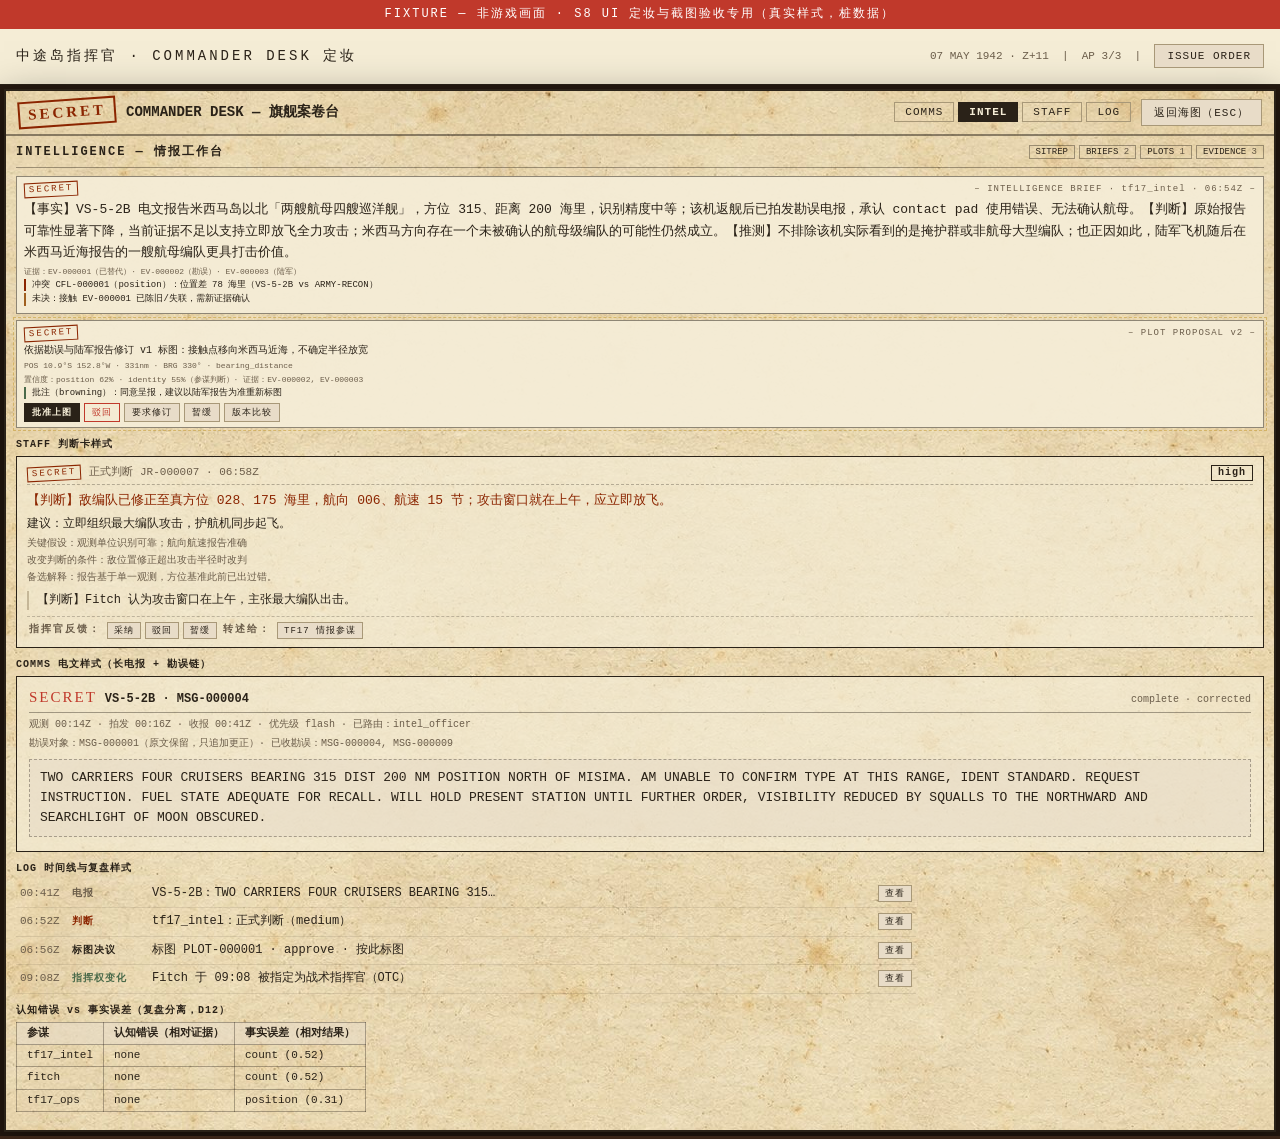
==== static/dev/desk-fixture.html @ 8ee7fd47 "fix: S8 浏览器验证收口——拔除 renderShell↔desk.onSectionChange 无限递归(实况STAFF判断流验证通过)+desk-fixture 定妆页+双分辨率截图" ====
<!DOCTYPE html>
<html lang="zh">
<head>
  <meta charset="utf-8">
  <title>COMMANDER DESK FIXTURE — 非游戏画面</title>
  <link rel="stylesheet" href="/static/css/style.css?v=1780998028">
  <style>
    body { overflow: auto; height: auto; }
    .fixture-banner {
      position: sticky; top: 0; z-index: 99; background: #c0392b; color: #fff;
      font-family: 'Special Elite', monospace; letter-spacing: 2px; font-size: 12px;
      padding: 6px 12px; text-align: center;
    }
    .fixture-topbar { height: 56px; display: flex; align-items: center; justify-content: space-between;
      padding: 0 16px; background: #f5edd6; border-bottom: 1px solid #2a2218; }
  </style>
</head>
<body>
  <div class="fixture-banner">FIXTURE — 非游戏画面 · S8 UI 定妆与截图验收专用（真实样式，桩数据）</div>
  <div class="fixture-topbar">
    <span style="font-family:'Special Elite',monospace;letter-spacing:3px;">中途岛指挥官 · COMMANDER DESK 定妆</span>
    <span style="font-size:11px;color:#6b5d4a;">07 MAY 1942 · Z+11 &nbsp;|&nbsp; AP 3/3 &nbsp;|&nbsp; <button class="btn btn-issue-order">ISSUE ORDER</button></span>
  </div>

  <div id="commander-desk" style="position:static;">
    <div class="desk-panel">
      <header class="desk-head">
        <span class="desk-stamp">SECRET</span>
        <h2 class="desk-title">COMMANDER DESK — 旗舰案卷台</h2>
        <nav class="desk-tabs">
          <button class="desk-tab">COMMS</button>
          <button class="desk-tab active">INTEL</button>
          <button class="desk-tab">STAFF</button>
          <button class="desk-tab">LOG</button>
        </nav>
        <button class="btn" id="desk-close">返回海图（ESC）</button>
      </header>
      <div class="desk-body" id="desk-body">

        <!-- INTEL · BRIEFS（长判断书 + 事实/判断/推测三色 + 未决冲突） -->
        <header class="intel-desk-head">
          <span class="intel-title">INTELLIGENCE — 情报工作台</span>
          <nav class="intel-tabs">
            <button class="intel-tab">SITREP</button>
            <button class="intel-tab active">BRIEFS <span class="intel-count">2</span></button>
            <button class="intel-tab">PLOTS <span class="intel-count">1</span></button>
            <button class="intel-tab">EVIDENCE <span class="intel-count">3</span></button>
          </nav>
        </header>
        <article class="intel-card brief-card">
          <header class="intel-card-head">
            <span class="intel-stamp-word">SECRET</span>
            <span class="intel-card-subtitle">– INTELLIGENCE BRIEF · tf17_intel · 06:54Z –</span>
          </header>
          <div class="intel-card-body">
            <p class="intel-line intel-brief-narrative">【事实】VS-5-2B 电文报告米西马岛以北「两艘航母四艘巡洋舰」，方位 315、距离 200 海里，识别精度中等；该机返舰后已拍发勘误电报，承认 contact pad 使用错误、无法确认航母。【判断】原始报告可靠性显著下降，当前证据不足以支持立即放飞全力攻击；米西马方向存在一个未被确认的航母级编队的可能性仍然成立。【推测】不排除该机实际看到的是掩护群或非航母大型编队；也正因如此，陆军飞机随后在米西马近海报告的一艘航母编队更具打击价值。</p>
            <p class="intel-meta">证据：EV-000001（已替代）· EV-000002（勘误）· EV-000003（陆军）</p>
            <p class="intel-anno intel-anno-object">冲突 CFL-000001（position）：位置差 78 海里（VS-5-2B vs ARMY-RECON）</p>
            <p class="intel-anno intel-anno-concern">未决：接触 EV-000001 已陈旧/失联，需新证据确认</p>
          </div>
        </article>
        <article class="intel-card plot-card pending">
          <header class="intel-card-head">
            <span class="intel-stamp-word">SECRET</span>
            <span class="intel-card-subtitle">– PLOT PROPOSAL v2 –</span>
          </header>
          <div class="intel-card-body">
            <p class="intel-line">依据勘误与陆军报告修订 v1 标图：接触点移向米西马近海，不确定半径放宽</p>
            <p class="intel-meta">POS 10.9°S 152.8°W · 331nm · BRG 330° · bearing_distance</p>
            <p class="intel-meta">置信度：position 62% · identity 55%（参谋判断）· 证据：EV-000002, EV-000003</p>
            <p class="intel-anno intel-anno-endorse">批注（browning）：同意呈报，建议以陆军报告为准重新标图</p>
          </div>
          <footer class="intel-actions">
            <button class="btn btn-execute">批准上图</button>
            <button class="btn btn-revise">驳回</button>
            <button class="btn">要求修订</button>
            <button class="btn">暂缓</button>
            <button class="btn">版本比较</button>
          </footer>
        </article>

        <!-- STAFF · 正式判断卡（置信度/备选解释/反馈/转述） -->
        <p class="intel-kw">STAFF 判断卡样式</p>
        <article class="staff-judgment-card">
          <header class="staff-judgment-head">
            <span class="intel-stamp-word">SECRET</span>
            <span class="staff-judgment-title">正式判断 JR-000007 · 06:58Z</span>
            <span class="staff-conf high">high</span>
          </header>
          <p class="staff-chosen">【判断】敌编队已修正至真方位 028、175 海里，航向 006、航速 15 节；攻击窗口就在上午，应立即放飞。</p>
          <p class="staff-recommendation">建议：立即组织最大编队攻击，护航机同步起飞。</p>
          <p class="staff-meta">关键假设：观测单位识别可靠；航向航速报告准确</p>
          <p class="staff-meta">改变判断的条件：敌位置修正超出攻击半径时改判</p>
          <p class="staff-meta">备选解释：报告基于单一观测，方位基准此前已出过错。</p>
          <p class="staff-report">【判断】Fitch 认为攻击窗口在上午，主张最大编队出击。</p>
          <div class="staff-judgment-actions">
            <span class="staff-kw">指挥官反馈：</span>
            <button class="btn">采纳</button><button class="btn">驳回</button><button class="btn">暂缓</button>
            <span class="staff-kw">转述给：</span>
            <button class="btn">TF17 情报参谋</button>
          </div>
        </article>

        <!-- COMMS · 长电报 + 勘误链 -->
        <p class="intel-kw">COMMS 电文样式（长电报 + 勘误链）</p>
        <article class="comms-card">
          <header class="comms-card-head">
            <span class="comms-stamp">SECRET</span>
            <span class="comms-card-title">VS-5-2B · MSG-000004</span>
            <span class="comms-cond">complete · corrected</span>
          </header>
          <p class="comms-meta">观测 00:14Z · 拍发 00:16Z · 收报 00:41Z · 优先级 flash · 已路由：intel_officer</p>
          <p class="comms-meta">勘误对象：MSG-000001（原文保留，只追加更正）· 已收勘误：MSG-000004, MSG-000009</p>
          <pre class="comms-raw">TWO CARRIERS FOUR CRUISERS BEARING 315 DIST 200 NM POSITION NORTH OF MISIMA. AM UNABLE TO CONFIRM TYPE AT THIS RANGE, IDENT STANDARD. REQUEST INSTRUCTION. FUEL STATE ADEQUATE FOR RECALL. WILL HOLD PRESENT STATION UNTIL FURTHER ORDER, VISIBILITY REDUCED BY SQUALLS TO THE NORTHWARD AND SEARCHLIGHT OF MOON OBSCURED.</pre>
        </article>

        <!-- LOG · 时间线 + 认知/事实误差分离 -->
        <p class="intel-kw">LOG 时间线与复盘样式</p>
        <ol class="log-timeline">
          <li class="log-event log-event-message"><span class="log-time">00:41Z</span><span class="log-kind">电报</span><span class="log-text">VS-5-2B：TWO CARRIERS FOUR CRUISERS BEARING 315…</span><button class="btn log-jump">查看</button></li>
          <li class="log-event log-event-judgment"><span class="log-time">06:52Z</span><span class="log-kind">判断</span><span class="log-text">tf17_intel：正式判断（medium）</span><button class="btn log-jump">查看</button></li>
          <li class="log-event log-event-plot_decision"><span class="log-time">06:56Z</span><span class="log-kind">标图决议</span><span class="log-text">标图 PLOT-000001 · approve · 按此标图</span><button class="btn log-jump">查看</button></li>
          <li class="log-event log-event-otc_change"><span class="log-time">09:08Z</span><span class="log-kind">指挥权变化</span><span class="log-text">Fitch 于 09:08 被指定为战术指挥官（OTC）</span><button class="btn log-jump">查看</button></li>
        </ol>
        <p class="intel-kw">认知错误 vs 事实误差（复盘分离，D12）</p>
        <table class="log-error-table">
          <thead><tr><th>参谋</th><th>认知错误（相对证据）</th><th>事实误差（相对结果）</th></tr></thead>
          <tbody>
            <tr><td>tf17_intel</td><td>none</td><td>count (0.52)</td></tr>
            <tr><td>fitch</td><td>none</td><td>count (0.52)</td></tr>
            <tr><td>tf17_ops</td><td>none</td><td>position (0.31)</td></tr>
          </tbody>
        </table>
      </div>
    </div>
  </div>
</body>
</html>
---- static/css/style.css ----
/* ═══════════════════════════════════════════════════════
   中途岛指挥官 — 二战海图风格设计系统
   参考：深色木桌 + 泛黄海图纸 + 军事命令文档
   ═══════════════════════════════════════════════════════ */

/* ── Design Tokens ── */
:root {
  --color-desk: #3a2518;
  --color-desk-light: #4a3528;
  --color-paper-base: #f5edd6;
  --color-paper-dark: #e8dcc8;
  --color-paper-edge: #d4c8a8;
  --color-ink-main: #2a2218;
  --color-ink-fade: #6b5d4a;
  --color-ink-faint: #a89878;
  --color-enemy-red: #8b2500;
  --color-secret-red: #c0392b;
  --color-grid-line: rgba(160,140,110,0.35);
  --color-lagoon: #b8d4c8;
  --color-reef: #8aaa98;
  --color-sand: #d4c4a0;
  --color-eastern: #c8b890;
  /* 成品图复现 E1：chrome token 组（采样成品图底栏：深棕黑底 / 浅米字 / 损伤橙红） */
  --color-bar-dark: #332a20;
  --color-bar-text: #d8cbb2;
  --color-damage: #c25b3a;

  --font-handwriting: 'Caveat', cursive;
  --font-typewriter: 'Special Elite', monospace;
}

/* ── Reset ── */
*, *::before, *::after { margin: 0; padding: 0; box-sizing: border-box; }

html, body {
  height: 100%;
  overflow: hidden;
  background: var(--color-desk);
  color: var(--color-ink-main);
  font-family: var(--font-typewriter);
  font-size: 14px;
  line-height: 1.4;
}

/* ═══════════════════════════════════════════════════════
   Global Layout — 木桌背景 + 纸张内容
   ═══════════════════════════════════════════════════════ */
#app {
  display: grid;
  /* 成品图复现 E8：概念图 INTERFACE LAYOUT GUIDE——TOP BAR 100%W x 60pxH / RIGHT SIDEBAR 320pxW
    （原 48px/360px 对齐调整；底栏 56px 不变） */
  grid-template-rows: 60px 1fr 56px;
  grid-template-columns: 1fr 320px;
  grid-template-areas:
    "topbar   topbar"
    "chart    sidebar"
    "bottom   bottom";
  height: 100vh;
  width: 100vw;
  gap: 4px;
  background: var(--color-desk);
  padding: 6px;
}

/* ═══════════════════════════════════════════════════════
   Top Bar — 白纸延伸，像海图纸的顶部
   ═══════════════════════════════════════════════════════ */
#topbar {
  grid-area: topbar;
  background: var(--color-paper-base);
  border-bottom: 1px solid var(--color-ink-faint);
  display: flex;
  justify-content: space-between;
  align-items: center;
  padding: 0 24px;
  z-index: 10;
  border-radius: 2px 2px 0 0;
  box-shadow: 0 2px 6px rgba(0,0,0,0.15);
  position: relative;
}

.topbar-left {
  display: flex;
  align-items: center;
  gap: 12px;
}

.topbar-flag {
  font-size: 20px;
  line-height: 1;
}

.topbar-title {
  font-family: var(--font-typewriter);
  font-size: 16px;
  letter-spacing: 3px;
  color: var(--color-ink-main);
  font-weight: bold;
}

.topbar-subtitle {
  font-size: 12px;
  color: var(--color-ink-fade);
  letter-spacing: 1px;
}

.topbar-center {
  display: flex;
  align-items: center;
  gap: 16px;
  position: absolute;
  left: 50%;
  transform: translateX(-50%);
}

.topbar-right {
  display: flex;
  align-items: center;
  gap: 20px;
}

.topbar-date {
  font-size: 12px;
  color: var(--color-ink-fade);
  letter-spacing: 1px;
}

.topbar-clock {
  font-family: var(--font-typewriter);
  font-size: 40px;
  color: var(--color-ink-main);
  font-weight: bold;
  letter-spacing: 3px;
  background: var(--color-paper-base);
  padding: 2px 20px;
  border: 2px solid var(--color-ink-main);
  line-height: 1;
}

.topbar-clock-suffix {
  font-size: 20px;
  color: var(--color-ink-fade);
  margin-left: 4px;
  vertical-align: baseline;
}

.topbar-ap {
  font-size: 12px;
  color: var(--color-ink-fade);
  letter-spacing: 1px;
  text-transform: uppercase;
}
.topbar-ap-val {
  color: var(--color-ink-main);
  font-weight: bold;
  font-size: 15px;
}

/* 成品图复现 E4：顶栏最右齿轮图标（B1，24px 手绘 gear.svg，装饰性无交互） */
.topbar-gear {
  width: 24px;
  height: 24px;
  display: block;
}

/* ═══════════════════════════════════════════════════════
   Main Chart Area — 海图纸（带纸张边框效果）
   ═══════════════════════════════════════════════════════ */
#chart-area {
  grid-area: chart;
  position: relative;
  overflow: hidden;
  background: var(--color-paper-base);
  /* 成品图复现 D3：海图四周厚深木框（box-sizing: border-box 全局生效，内容区不被挤压） */
  border: 10px solid #2b2118;
  border-radius: 2px;
  box-shadow: 2px 2px 8px rgba(0,0,0,0.3);
}

/* fix Loop1-F8 重做（设计师验收 REJECT）：inset box-shadow 写在不透明 canvas 的父级上会被
   #tacticalMap（100%×100%）完全盖住（diff=0 零视觉效果）——改 ::after 覆层绘制在 canvas 之上，
   blur 提至 22px 贴近基准强度；pointer-events:none 保证不拦截地图交互 */
#chart-area::after {
  content: '';
  position: absolute;
  inset: 0;
  pointer-events: none;
  box-shadow: inset 0 0 22px rgba(42,34,24,0.22); /* 纸缘晕影（桌面陈旧纸质感） */
}

#tacticalMap {
  display: block;
  width: 100%;
  height: 100%;
}

/* ═══════════════════════════════════════════════════════
   Bottom Dashboard — 底部状态栏（纸张风格）
   ═══════════════════════════════════════════════════════ */
#bottom {
  grid-area: bottom;
  background: var(--color-bar-dark); /* 成品图复现 E1：底栏深色化（原 paper-dark 纸底） */
  border: 1px solid #2a1a10; /* 深底随侧栏描边（原 ink-faint 亮线在深底上刺眼） */
  border-radius: 0 0 2px 2px;
  display: flex;
  align-items: stretch;
  overflow: hidden;
  z-index: 10;
}

#dashboard {
  flex: 1;
  display: flex;
  align-items: center;
  padding: 0 16px;
  gap: 0;
}

.dash-item {
  flex: 1;
  text-align: center;
  padding: 4px 8px;
  border-right: 1px solid var(--color-grid-line);
  white-space: nowrap; /* fix L4-F9: 底栏读数不换行 */
}
/* fix L4-F9: 甲板读数最长，占 1.6 份宽，保证 1440/1280 均不裁切 */
.dash-item:has(#d-deck) { flex: 1.6; }
.dash-item:last-child { border-right: none; }

.dash-label {
  font-size: 10px;
  color: var(--color-bar-text); /* 成品图复现 E1：深底浅字（原 ink-fade） */
  opacity: .65; /* 标签弱化一档（成品图底栏标签/数值层次） */
  letter-spacing: 1px;
  display: block;
}
.dash-val {
  font-size: 15px;
  color: var(--color-bar-text); /* 成品图复现 E1：深底浅字（原 ink-main） */
  font-weight: bold;
  display: block;
}
.dash-val-red { color: var(--color-enemy-red); }
/* 成品图复现 E1：损伤读数非 OK 时挂 .dash-val-damage（renderDashboard），橙红警示 */
.dash-val-damage { color: var(--color-damage); }
/* 成品图复现 E1：敌情两行式次行——主行「N CV」下方 (REPORTED) 小字 */
.dash-val small {
  display: block;
  font-size: 9px;
  font-weight: normal;
  letter-spacing: 1px;
  opacity: .7;
}
/* fix Loop2-F6: 底栏空态读数弱化——60% 透明斜体（「无/暂无」，renderDashboard 空值时加类） */
.dash-empty { opacity: 0.6; font-style: italic; }

#controls {
  display: flex;
  flex-direction: column;
  gap: 2px;
  padding: 4px 8px;
  border-left: 1px solid var(--color-ink-faint);
  justify-content: center;
}

/* ═══════════════════════════════════════════════════════
   Right Sidebar — 通信面板
   ═══════════════════════════════════════════════════════ */
#sidebar {
  grid-area: sidebar;
  display: flex;
  flex-direction: column;
  /* 成品图复现 E2：右栏深色化——采样成品图右栏底 (62,46,36) 压暗版 #241c14（原 desk-light） */
  background: #241c14;
  border: 1px solid #2a1a10;
  border-radius: 2px;
  overflow: hidden;
  z-index: 10;
  box-shadow: 2px 2px 8px rgba(0,0,0,0.4);
}

/* ── NPC Tabs ── */
#npc-tabs {
  display: flex;
  background: var(--color-paper-dark);
  border-bottom: 1px solid var(--color-ink-faint);
  flex-shrink: 0;
}
.npc-tab {
  flex: 1;
  padding: 8px 4px;
  border: none;
  background: transparent;
  /* fix Loop1-F7: 页签回归纸签隐喻（成品图基准：整排米色纸签，推翻 E3 深舌白字）——深棕墨字 */
  color: var(--color-ink-main);
  font-family: var(--font-typewriter);
  font-size: 10px;
  letter-spacing: 1px;
  cursor: pointer;
  border-bottom: 2px solid transparent;
  transition: all 0.15s;
  white-space: nowrap;
}
.npc-tab:hover {
  color: var(--color-ink-main);
  /* 注：元素底在隔离层内被不透明 ::before 纸签覆盖，实际 hover 反馈由 Phase 9.3
     的 -1px 上浮承载（此底色为深色系遗留弱化值，Loop1-F7 纸签方向保留不动） */
  background: rgba(216, 203, 178, 0.12);
}
.npc-tab.active {
  color: var(--color-ink-main); /* fix Loop1-F7: 纸签方向下激活仍须显式回墨字（防基础色回退泄漏） */
  border-bottom-color: var(--color-ink-main);
  /* 保真度修正 T4：底色移交 ::before 伪元素（Phase 8a 段），避免元素矩形底色从切角漏出 */
  font-weight: bold;
}

/* ── Sidebar Content Area ── */
#sidebar-content {
  flex: 1;
  overflow-y: auto;
  min-height: 0;
  display: flex;
  flex-direction: column;
}

/* ── Section Headers (INTEL / PLAYER) ── */
.section-header {
  padding: 5px 10px;
  font-size: 11px;
  letter-spacing: 2px;
  font-weight: bold;
  text-transform: uppercase;
  color: var(--color-paper-base);
  flex-shrink: 0;
}
.section-intel {
  background: var(--color-ink-main);
}
.section-player {
  background: var(--color-ink-fade);
}

/* ── Chat Log ── */
#chat-log {
  flex: 1;
  overflow-y: auto;
  padding: 0;
  min-height: 0;
  background: transparent; /* 成品图复现 E2：右栏深色化——透出 #sidebar #241c14 深底（原 paper-base 浅纸） */
}

.msg {
  background: var(--color-paper-dark);
  border: 1px solid var(--color-ink-faint);
  border-left: 3px solid var(--color-ink-fade);
  padding: 6px 10px;
  margin: 4px 8px;
}
.msg-sender-npc { border-left-color: var(--color-ink-main); }

.msg-header {
  display: flex;
  justify-content: flex-end;
  color: var(--color-ink-faint);
  font-size: 9px;
  letter-spacing: 1px;
  margin-bottom: 2px;
}
.msg-sender {
  font-size: 10px;
  letter-spacing: 1px;
  margin-bottom: 3px;
  color: var(--color-ink-fade);
  font-weight: bold;
}
.msg-text {
  font-size: 12px;
  line-height: 1.5;
  color: var(--color-ink-main);
}

.chat-empty {
  color: var(--color-ink-fade);
  font-style: italic;
  text-align: center;
  letter-spacing: 2px;
  font-size: 12px;
}

/* fix Loop2-F5: 空态「等待指令」包 intel_card 纸卡——宽 88% 水平居中；
   chat-log 仅在空态（:has(.empty-card)）转 flex，margin:auto 使卡片垂直居中 */
#chat-log:has(.empty-card) { display: flex; flex-direction: column; }
.empty-card {
  position: relative;
  background: url('/static/assets/ui/intel_card_light.svg') center / 100% 100% no-repeat;
  width: 88%;
  margin: auto;
  padding: 38px 16px 30px;
  /* fix Loop3-F2: 空态文字「横穿纸卡」根因——intel_card SVG 默认 preserveAspectRatio
     xMidYMid meet，background-size 100% 100% 拉伸元素画布后画稿在内部等比缩放再居中
     （315px 元素只画出 ~196px 卡），文字行随之左右穿出画稿边框。aspect-ratio 对齐画稿
     比例 320:140 后画稿铺满元素；flex 使文字在卡内垂直水平居中（DOM 已嵌套无需调整，
     SECRET 章仍 absolute 卡右上不受影响） */
  aspect-ratio: 320 / 140;
  display: flex;
  align-items: center;
  justify-content: center;
  /* fix Loop3-F3: 纸卡物件感加深一档（设计评审 D-A#1）：投影加强 + brightness 压暗 */
  box-shadow: 0 2px 6px rgba(42, 34, 24, .25);
  filter: brightness(.97) drop-shadow(1px 2px 2px rgba(0, 0, 0, 0.18));
}
.empty-card .chat-empty { padding: 0; }

/* fix L4-F8 → Loop2-F5: 侧栏空态 SECRET 红章——移到纸卡右上角（absolute 定位） */
.idle-stamp {
  position: absolute;
  top: 6px;
  right: 8px;
  width: 96px;
  transform: rotate(-8deg);
  mix-blend-mode: multiply;
  opacity: .85;
  display: block;
}

/* ── Notifications ── */
.notification {
  background: var(--color-paper-dark);
  border: 1px solid var(--color-secret-red);
  border-left: 3px solid var(--color-secret-red);
  padding: 5px 10px;
  margin-bottom: 4px;
  color: var(--color-secret-red);
  font-size: 12px;
}

/* ── Suggestions (Military Orders) ── */
#suggestions {
  flex-shrink: 0;
  background: var(--color-paper-base);
  border-top: 1px solid var(--color-ink-faint);
  max-height: 220px;
  overflow-y: auto;
}

/* ── Input Bar ── */
#input-bar {
  display: flex;
  gap: 4px;
  padding: 6px 8px;
  background: var(--color-paper-dark);
  border-top: 1px solid var(--color-ink-main);
  flex-shrink: 0;
}
#chat-input {
  flex: 1;
  padding: 6px 10px;
  background: var(--color-paper-base);
  border: 1px solid var(--color-ink-faint);
  color: var(--color-ink-main);
  font-family: var(--font-typewriter);
  font-size: 13px;
  outline: none;
}
#chat-input:focus { border-color: var(--color-ink-main); caret-color: var(--color-secret-red); }

/* ═══════════════════════════════════════════════════════
   Buttons — 复古纸质风格
   ═══════════════════════════════════════════════════════ */
.btn {
  background: var(--color-paper-dark);
  color: var(--color-ink-main);
  border: 1px solid var(--color-ink-faint);
  padding: 5px 12px;
  font-family: var(--font-typewriter);
  font-size: 11px;
  letter-spacing: 1px;
  cursor: pointer;
  transition: all 0.1s;
  position: relative;
}
.btn:hover {
  background: var(--color-paper-edge);
  border-color: var(--color-ink-main);
}
/* 成品图复现 E7：按钮三态（对齐概念图 BUTTON STATES——Normal 现状 / Hover 提亮一阶（上条 paper-edge）
   / Pressed 下压 1px + 再暗一档）。brightness 让 .btn-execute/.btn-revise/#btn-advance 在各自现有配色上叠加压暗 */
.btn:active {
  transform: translateY(1px);
  filter: brightness(0.9);
}
.btn:focus-visible {
  outline: 2px dashed var(--color-ink-fade);
  outline-offset: 2px;
}
/* 成品图复现 E6：按钮禁用态（空态占位命令卡常驻按钮）——降低不透明度；
   pointer-events: none 同时阻断 :hover/:active 提亮/下压反馈（禁用不可交互） */
.btn:disabled { opacity: 0.45; cursor: default; pointer-events: none; }
.btn-send { min-width: 52px; }

/* fix L4-F6: ADVANCE 主操作提权——复用 .btn-execute 墨色主操作样式（对齐设计图 EXECUTE ORDER 黑块）；
   SITUATION REPORT 维持 .btn 次级样式 */
#btn-advance {
  background: var(--color-ink-main);
  color: var(--color-paper-base);
  border-color: var(--color-ink-main);
  font-weight: bold;
}
#btn-advance:hover { background: #3a3228; }

/* ═══════════════════════════════════════════════════════
   Scrollbar
   ═══════════════════════════════════════════════════════ */
::-webkit-scrollbar { width: 5px; }
::-webkit-scrollbar-track { background: var(--color-paper-dark); }
::-webkit-scrollbar-thumb { background: var(--color-ink-faint); }
::-webkit-scrollbar-thumb:hover { background: var(--color-ink-fade); }

/* ═══════════════════════════════════════════════════════
   Phase 8a — A11 顶栏纸带 + 48 星旗
   ═══════════════════════════════════════════════════════ */
#topbar.paper-topbar {
  /* 保真度修正 B1：AI 旧纸纹理平铺（SVG 回退：background: url('/static/assets/ui/topbar_bg.svg') center / cover no-repeat;） */
  background: url('/static/assets/textures/paper_tex.jpg') repeat;
  /* fix L4-F3: 暖色调层压亮（sepia 压黄提旧、brightness 降一档），向海图陈旧纸靠拢 */
  filter: sepia(0.14) brightness(0.96);
}
.topbar-flag-img { height: 26px; width: auto; image-rendering: pixelated; }

/* ═══════════════════════════════════════════════════════
   Phase 8a — A9 NPC 文件夹标签页
   ═══════════════════════════════════════════════════════ */
#npc-tabs {
  background: url('/static/assets/ui/tab_bg.svg') bottom / 100% 100% no-repeat;
  padding: 8px 8px 0;
  gap: 2px;
  align-items: flex-end;
}
/* 保真度修正 T4：底色移交 ::before 伪元素（isolation 隔免双底色），激活凸起增强 -6px + 投影加深 */
.npc-tab { position: relative; isolation: isolate; background: transparent; border-bottom: none; }
.npc-tab::before {
  content: ""; position: absolute; inset: 0; z-index: -1;
  /* fix Loop2-F4: 纸舌造型对照 tab_bg.svg——clip-path 切角改圆角纸舌（上角 4px 圆角） */
  border-radius: 4px 4px 0 0;
  background: #e8dcc3; /* fix Loop1-F7: 非激活回归米色纸签（成品图整排米色纸签，推翻 E3 深舌 #2b2118） */
  transform: translateY(2px); /* 非激活纸签下沉 2px（active 态由下条复位，不受影响） */
}
.npc-tab.active::before { background: var(--color-paper-base); transform: none; }
/* fix Loop1-F7: 激活纸签加高 + 底边无缝连面板——padding-bottom 补足 -6px 上浮让出的底缝 */
.npc-tab.active { transform: translateY(-6px); box-shadow: 0 -3px 6px rgba(0, 0, 0, 0.25); padding-bottom: 6px; }
/* Phase 9.3：标签 hover 上浮 1px（:not(.active) 保证 active 态 -6px 上浮不被覆盖） */
.npc-tab:hover:not(.active) { transform: translateY(-1px); }

/* ═══════════════════════════════════════════════════════
   Phase 8b — A12/A13 海图区台灯光晕 + 划痕
   ═══════════════════════════════════════════════════════ */
.chart-light {
  position: absolute; top: -60px; left: -40px; width: 60%; height: 70%;
  background: url('/static/assets/ui/light_falloff.svg') center / 100% 100% no-repeat;
  mix-blend-mode: soft-light; pointer-events: none; z-index: 1;
}
.chart-scratches {
  position: absolute; inset: 0;
  background: url('/static/assets/ui/scratches.svg') center / cover no-repeat;
  opacity: 0.5; mix-blend-mode: multiply; pointer-events: none; z-index: 1;
}

/* ═══════════════════════════════════════════════════════
   Phase 8b — A14/A15 桌面道具布景（木尺 + 铅笔）
   ═══════════════════════════════════════════════════════ */
.desk-prop { position: absolute; z-index: 5; pointer-events: none; filter: drop-shadow(2px 3px 3px rgba(0,0,0,0.4)); }
/* 成品图复现 G6（勘测修正）：木尺横放左下压图缘（与圆规同侧）；铅笔竖放右缘笔尖朝下——
   铅笔 SVG 为横向 420×36（笔尖朝左），rotate(-90°) 转竖笔尖朝下，
   translateX(91px)：200/2 − 17/2 ≈ 91.4（right 抵消），落位右缘 ≈14px */
.desk-ruler  { left: 6px; right: auto; bottom: 54px; width: 300px; transform: rotate(-3deg); }
.desk-pencil { right: 14px; left: auto; bottom: 120px; width: 200px; height: auto; transform: translateX(91px) rotate(-90deg); }
/* 成品图复现 G5：黄铜圆规道具（button_26 分拆）——桌面左下与木尺同侧，rotate 15°，drop-shadow 走 .desk-prop 同族 */
.desk-compass { left: 148px; right: auto; bottom: 10px; height: 120px; width: auto; transform: rotate(15deg); }

/* ═══════════════════════════════════════════════════════
   Phase 8c — A8 军令纸卡（SECRET – INTERCEPTION PLAN）
   ═══════════════════════════════════════════════════════ */
.order-note {
  position: relative;
  /* 保真度修正 B1：AI 旧纸纹理平铺（SVG 回退：background: url('/static/assets/ui/paper_note.svg') center / 100% 100% no-repeat;） */
  background: url('/static/assets/textures/paper_tex.jpg') repeat;
  margin: 10px; padding: 12px 14px;
  box-shadow: 2px 3px 6px rgba(0, 0, 0, 0.25);
}
.order-note-head { display: flex; align-items: baseline; gap: 8px; border-bottom: 1px solid var(--color-ink-main); padding-bottom: 4px; }
.order-stamp-word { font-family: var(--font-handwriting); font-weight: bold; font-size: 18px; color: var(--color-secret-red); letter-spacing: 2px; }
.order-note-subtitle { font-size: 11px; color: var(--color-ink-main); letter-spacing: 1px; }
.order-note-body { padding: 8px 2px; }
.order-kw { font-size: 10px; font-weight: bold; letter-spacing: 1px; color: var(--color-ink-main); margin: 6px 0 2px; }
.order-line, .order-steps li { font-size: 11px; color: var(--color-ink-fade); line-height: 1.5; }
.order-steps { margin-left: 16px; }
.order-note-foot { border-top: 1px solid var(--color-ink-faint); padding-top: 8px; display: flex; justify-content: space-between; align-items: flex-end; gap: 8px; }
.order-sig-label { font-size: 9px; letter-spacing: 1px; color: var(--color-ink-fade); }
.sig-scrawl { display: block; margin-top: 2px; }
.order-actions { display: flex; flex-direction: column; gap: 5px; }
.btn-execute { background: var(--color-ink-main); color: var(--color-paper-base); border: 1px solid var(--color-ink-main); font-weight: bold; padding: 6px 14px; }
.btn-execute:hover { background: #3a3228; }
.btn-revise { background: transparent; color: var(--color-secret-red); border: 1px solid var(--color-secret-red); padding: 6px 14px; }
.btn-revise:hover { background: #f0d0c0; }

/* ═══════════════════════════════════════════════════════
   Phase 8d — A10 聊天情报卡（亮/暗）+ SECRET 印章
   ═══════════════════════════════════════════════════════ */
.msg {
  position: relative;
  border: none;
  /* 保真度修正 B1：AI 旧纸纹理平铺（SVG 回退：background: url('/static/assets/ui/intel_card_light.svg') center / 100% 100% no-repeat;） */
  background: url('/static/assets/textures/paper_tex.jpg') repeat;
  padding: 10px 12px; margin: 6px 8px;
  filter: drop-shadow(1px 2px 2px rgba(0, 0, 0, 0.18));
}
.msg-classified {
  /* 成品图复现 E2：#4a3f30 垫底——SVG 卡稿（320:140 meet）在非等比 msg 盒内 letterbox，
     透明边带垫同色底（卡稿同色 fill），深底浅字不被透出（INTEL 卡常驻深色） */
  background: url('/static/assets/ui/intel_card_dark.svg') center / 100% 100% no-repeat #4a3f30;
}
.msg-classified .msg-text { color: var(--color-paper-dark); }
/* 成品图复现 E2：INTEL 深卡常驻化——发信者名随正文提亮（原 ink-fade 在深底不可读） */
.msg-classified .msg-sender { color: var(--color-paper-edge); }
.msg-stamp {
  position: absolute; right: 8px; top: 6px; width: 64px;
  transform: rotate(-8deg); mix-blend-mode: multiply; opacity: 0.9;
  pointer-events: none;
}

/* ═══════════════════════════════════════════════════════
   Phase 9.1 — A3/A4 全局暗角 + 噪点氛围层
   ═══════════════════════════════════════════════════════ */
#vignette-overlay {
  position: fixed; inset: 0; z-index: 90; pointer-events: none;
  /* fix L4-F5 根因：vignette.svg 为 1200×900（4:3），background-size 100% 100% 下默认
     preserveAspectRatio="xMidYMid meet" 使内容在 16:9 视口内信箱化（1200×900 居中），
     左右缘 x≈120/1320 形成贯通全高的硬竖缝。改用等效 CSS 径向渐变（随视口自适应，无缝）。 */
  background: radial-gradient(75% 75% at 50% 46%,
    rgba(58, 37, 24, 0) 0%, rgba(58, 37, 24, 0) 55%,
    rgba(58, 37, 24, 0.28) 85%, rgba(30, 18, 10, 0.6) 100%);
  mix-blend-mode: multiply;
}
#noise-overlay {
  position: fixed; inset: 0; z-index: 91; pointer-events: none;
  background: url('/static/assets/ui/noise.svg');
  opacity: 0.22; mix-blend-mode: multiply;
}

/* ═══════════════════════════════════════════════════════
   Phase 9.2 — 盖章砸落 + 军令纸滑入动效
   ═══════════════════════════════════════════════════════ */
@keyframes stampThunk {
  0% { transform: rotate(-8deg) scale(2.2); opacity: 0; }
  60% { transform: rotate(-8deg) scale(0.95); opacity: 1; }
  100% { transform: rotate(-8deg) scale(1); }
}
.msg-stamp, .order-note .order-stamp-word { animation: stampThunk 0.35s ease-out both; transform-origin: center; }
@keyframes paperIn {
  from { transform: translateY(10px) rotate(-0.6deg); opacity: 0; }
  to { transform: translateY(0) rotate(0); opacity: 1; }
}
.order-note { animation: paperIn 0.25s ease-out both; }

/* ═══════════════════════════════════════════════════════
   Loop2-F7 — ≤1360px 窄屏断点：NPC 标签缩字号收边距
   （设计建议 11→10px / 8→5px；现行基线已为 10px/4px，
   故断点内再收一档 9px/3px，保 1280 宽度下标签不溢出）
   ═══════════════════════════════════════════════════════ */
@media (max-width: 1360px) {
  .npc-tab { font-size: 9px; padding: 8px 3px; }
}

/* ═══════════════════════════════════════════════════════
   O.1 — 开局层：战役选择（成品图深色 chrome 风格：
   深底 + 米色卡 + 墨字 + SECRET 章点缀）
   z-index 50：盖过 #app 各区（≤10），落在暗角/噪点氛围层（90/91）之下
   ——开局画面同样吃旧纸氛围（fixed 覆层 pointer-events:none 不拦点击）
   ═══════════════════════════════════════════════════════ */
#campaign-select {
  position: fixed;
  inset: 0;
  z-index: 50;
  display: flex;
  align-items: center;
  justify-content: center;
  /* 深底：右栏同族深棕黑 + 中上部弱暖光（台灯隐喻），压住底层已初始化的游戏画面 */
  background:
    radial-gradient(90% 90% at 50% 38%, rgba(74, 53, 40, 0.5) 0%, rgba(0, 0, 0, 0) 62%),
    #241c14;
}
/* 进游戏后 main.js 置 hidden——display:flex 会压掉 UA 的 [hidden] 缺省样式，须显式恢复 */
#campaign-select[hidden] { display: none; }

.campaign-panel {
  width: min(860px, 92vw);
  max-height: 92vh;
  overflow-y: auto;
  padding: 8px;
}
.campaign-head {
  position: relative;
  text-align: center;
  margin-bottom: 20px;
}
.campaign-stamp {
  position: absolute;
  top: -8px;
  right: 4px;
  width: 92px;
  transform: rotate(-8deg);
  opacity: .8; /* 红章直出深底（透明底红章，不需 multiply/screen 混合） */
  pointer-events: none;
}
.campaign-title {
  font-size: 30px;
  font-weight: bold;
  letter-spacing: 10px;
  color: var(--color-paper-base);
  text-indent: 10px; /* 抵消末字 letter-spacing，视觉居中 */
}
.campaign-subtitle {
  margin-top: 8px;
  font-size: 11px;
  letter-spacing: 3px;
  color: var(--color-bar-text);
  opacity: .7;
}

/* 战区卡列表：单包单卡（O.2 起多包自动成排） */
.campaign-list {
  display: grid;
  grid-template-columns: repeat(auto-fit, minmax(340px, 1fr));
  gap: 16px;
}
.campaign-card {
  display: flex;
  flex-direction: column;
  background: url('/static/assets/textures/paper_tex.jpg') repeat;
  box-shadow: 2px 3px 8px rgba(0, 0, 0, 0.45);
  padding: 14px 16px;
}
.campaign-card-head {
  display: flex;
  align-items: baseline;
  gap: 10px;
  border-bottom: 1px solid var(--color-ink-main);
  padding-bottom: 6px;
}
.campaign-card-stamp {
  font-family: var(--font-handwriting);
  font-weight: bold;
  font-size: 15px;
  color: var(--color-secret-red);
  letter-spacing: 2px;
}
.campaign-card-name {
  font-size: 20px;
  letter-spacing: 3px;
  color: var(--color-ink-main);
}
.campaign-card-date {
  margin-left: auto;
  font-size: 11px;
  letter-spacing: 1px;
  color: var(--color-ink-fade);
}
.campaign-card-body { flex: 1; padding: 6px 0 2px; }
.campaign-kw {
  font-size: 10px;
  font-weight: bold;
  letter-spacing: 1px;
  color: var(--color-ink-main);
  margin: 7px 0 2px;
}
.campaign-line {
  font-size: 11px;
  line-height: 1.55;
  color: var(--color-ink-fade);
}
.campaign-card-foot {
  display: flex;
  justify-content: flex-end;
  border-top: 1px solid var(--color-ink-faint);
  padding-top: 10px;
}

.campaign-loading, .campaign-error {
  text-align: center;
  font-size: 12px;
  letter-spacing: 2px;
  color: var(--color-bar-text);
  opacity: .75;
  padding: 24px 0 0;
}
.campaign-error { color: var(--color-damage); opacity: 1; }
.campaign-error:empty { display: none; }

/* ═══════════════════════════════════════════════════════
   S2.8 情报板（INTELLIGENCE）— 收报室/简报/审图/复盘
   色值与 :root token / CHART_STYLE 保持一致（守卫测试）
   ═══════════════════════════════════════════════════════ */
#intel-board {
  margin: 6px 8px;
  border: 1px solid rgba(42, 34, 24, 0.5);
  background: linear-gradient(160deg, rgba(232, 220, 200, 0.9), rgba(245, 237, 214, 0.9));
  font-family: 'Special Elite', monospace;
}
.intel-head {
  display: flex; align-items: center; justify-content: space-between;
  padding: 3px 8px; border-bottom: 1px solid rgba(42, 34, 24, 0.4);
}
.intel-title { font-size: 10px; letter-spacing: 2px; color: #2a2218; font-weight: bold; }
.intel-tabs { display: flex; gap: 4px; }
.intel-tab {
  font-family: 'Special Elite', monospace; font-size: 9px;
  background: transparent; border: 1px solid rgba(42, 34, 24, 0.4);
  color: #2a2218; padding: 1px 6px; cursor: pointer;
}
.intel-tab:hover { background: rgba(42, 34, 24, 0.1); }
.intel-count { opacity: 0.7; }
.intel-body { max-height: 168px; overflow-y: auto; padding: 5px; }
.intel-empty {
  font-size: 9px; color: #6b5d4a; font-style: italic; opacity: 0.7;
  text-align: center; padding: 14px 6px;
}
.intel-card {
  border: 1px solid rgba(42, 34, 24, 0.5); background: rgba(245, 237, 214, 0.95);
  margin-bottom: 6px; padding: 5px 7px;
}
.intel-card-head { display: flex; justify-content: space-between; align-items: baseline; gap: 6px; }
.intel-stamp-word {
  font-size: 9px; color: #8b2500; border: 1px solid #8b2500;
  padding: 0 4px; transform: rotate(-3deg); letter-spacing: 2px; white-space: nowrap;
}
.intel-stamp-word.approved { color: #2a2218; border-color: #2a2218; }
.intel-card-subtitle { font-size: 9px; color: #6b5d4a; letter-spacing: 1px; }
.intel-cond { font-size: 8px; color: #6b5d4a; opacity: 0.75; }
.intel-card-body { margin-top: 3px; }
.intel-line { font-size: 10px; color: #2a2218; line-height: 1.5; margin: 2px 0; }
.intel-raw { font-size: 10px; color: #2a2218; font-family: 'Special Elite', monospace; letter-spacing: 0.5px; }
.intel-meta { font-size: 8px; color: #6b5d4a; margin: 2px 0; }
.intel-anno { font-size: 9px; margin: 2px 0; padding-left: 6px; border-left: 2px solid #a89878; }
.intel-anno-endorse { border-left-color: #4a6a4a; }
.intel-anno-concern { border-left-color: #a06020; }
.intel-anno-object { border-left-color: #8b2500; }
.intel-actions { display: flex; gap: 4px; margin-top: 4px; flex-wrap: wrap; }
.intel-actions .btn{ font-size: 9px; padding: 2px 7px; }
.plot-card.pending { outline: 1px dashed rgba(200, 160, 60, 0.6); outline-offset: 2px; }
/* 事实/判断/来源 视觉语义（S8.5：不可混） */
.claim-fact { color: #2a2218; }
.claim-judgment { color: #8b2500; }
.claim-hyp { color: #a89878; font-style: italic; }

/* 战后复盘弹层（证据—判断—批准 因果链） */
#after-action {
  position: fixed; inset: 0; z-index: 90;
  background: rgba(20, 16, 10, 0.75);
  display: flex; align-items: center; justify-content: center;
}
#after-action[hidden] { display: none; }  /* hidden 属性必须压过 display:flex */
.aa-panel {
  width: min(680px, 92vw); max-height: 84vh; display: flex; flex-direction: column;
  background: #f5edd6; border: 2px solid #2a2218; box-shadow: 0 12px 40px rgba(0,0,0,0.5);
}
.aa-head {
  display: flex; align-items: center; gap: 10px;
  padding: 8px 12px; border-bottom: 2px solid rgba(42, 34, 24, 0.5);
}
.aa-stamp {
  color: #8b2500; border: 2px solid #8b2500; padding: 1px 8px;
  font-family: 'Special Elite', monospace; transform: rotate(-4deg); letter-spacing: 3px;
}
.aa-title { flex: 1; font-size: 13px; color: #2a2218; font-family: 'Special Elite', monospace; }
.aa-body { overflow-y: auto; padding: 10px 14px; }
.aa-chain { margin-bottom: 12px; }
.aa-plot {
  font-size: 11px; color: #2a2218; font-family: 'Special Elite', monospace;
  border-bottom: 1px dashed rgba(42, 34, 24, 0.4); padding-bottom: 3px;
}
.aa-steps { list-style: none; margin: 6px 0; padding: 0; }
.aa-steps li { font-size: 10px; color: #2a2218; line-height: 1.6; padding: 2px 0 2px 10px; border-left: 2px solid rgba(168, 152, 120, 0.6); margin-left: 4px; }
.aa-meta { color: #6b5d4a; font-size: 9px; }
.aa-empty { font-size: 10px; color: #6b5d4a; font-style: italic; }
.aa-tool { font-size: 9px; color: #2a2218; }

/* ═══════════════════════════════════════════════════════
   S8 UI.1 — 五工作台导航 + 值班栏 + 案卷台 + 通知 + ISSUE ORDER
   （S8_INTERFACE.md：L0 全局层 / L1 值班层 / L2 案卷台）
   ═══════════════════════════════════════════════════════ */

/* 五工作台一级导航（替换旧 NPC 页签的全局导航职责；纸签隐喻延续） */
#workbench-nav {
  display: flex;
  background: var(--color-paper-dark);
  border-bottom: 1px solid var(--color-ink-faint);
  flex-shrink: 0;
  padding: 6px 6px 0;
  gap: 2px;
}
.wb-tab {
  flex: 1;
  position: relative;
  padding: 7px 2px;
  border: 1px solid var(--color-ink-faint);
  border-bottom: none;
  background: #e8dcc3;
  color: var(--color-ink-main);
  font-family: var(--font-typewriter);
  font-size: 10px;
  letter-spacing: 1px;
  cursor: pointer;
}
.wb-tab.active {
  background: var(--color-paper-base);
  font-weight: bold;
  border-color: var(--color-ink-main);
  box-shadow: 0 -2px 4px rgba(0, 0, 0, 0.2);
}
.wb-badge {
  display: inline-block;
  min-width: 14px;
  margin-left: 3px;
  padding: 0 3px;
  background: var(--color-enemy-red);
  color: var(--color-paper-base);
  font-size: 9px;
  border-radius: 7px;
  text-align: center;
}
.wb-badge-inline {
  display: inline-block; min-width: 14px; padding: 0 3px;
  background: var(--color-enemy-red); color: var(--color-paper-base);
  font-size: 9px; border-radius: 7px; text-align: center;
}

/* 值班栏（L1）：只做摘要与入口 */
#duty-summary {
  flex-shrink: 0;
  padding: 8px 10px;
  border-bottom: 1px solid rgba(216, 203, 178, 0.25);
  background: rgba(42, 34, 24, 0.35);
}
.duty-kw { font-size: 9px; letter-spacing: 2px; color: var(--color-bar-text); opacity: .65; }
.duty-section { font-size: 15px; font-weight: bold; color: var(--color-paper-base); letter-spacing: 2px; margin: 2px 0 8px; }
.duty-item {
  display: block; width: 100%; text-align: left;
  font-size: 11px; color: var(--color-paper-dark);
  background: transparent; border: none; padding: 4px 0; margin: 0;
  font-family: var(--font-typewriter); line-height: 1.4;
}
button.duty-item { cursor: pointer; text-decoration: underline; }
.duty-item.duty-empty { font-style: italic; opacity: .55; cursor: default; }
.duty-level { font-weight: bold; margin-right: 6px; }
.level-flash { color: var(--color-damage); }
.level-urgent { color: var(--color-damage); }
.level-staff_visit { color: var(--color-sand); }
.level-conflict { color: var(--color-enemy-red); }
.duty-latest { border-top: 1px dashed rgba(216, 203, 178, 0.3); margin-top: 4px; padding-top: 6px; opacity: .85; }
.duty-open-desk { width: 100%; margin-top: 8px; }

/* 通知 toast 条（只有 FLASH/STAFF_VISIT 主动打断） */
#notification-toasts {
  position: fixed; top: 64px; left: 50%; transform: translateX(-50%);
  z-index: 70; display: flex; flex-direction: column; gap: 4px; pointer-events: none;
}
.toast {
  pointer-events: auto; cursor: pointer;
  background: var(--color-paper-base);
  border: 1px solid var(--color-ink-main); border-left: 4px solid var(--color-ink-main);
  padding: 6px 14px; font-size: 12px; color: var(--color-ink-main);
  box-shadow: 2px 3px 8px rgba(0, 0, 0, 0.4);
  animation: paperIn 0.25s ease-out both;
}
.toast-flash { border-left-color: var(--color-secret-red); color: var(--color-secret-red); }
.toast-staff_visit { border-left-color: var(--color-sand); }

/* ISSUE ORDER 弹层（全局唯一正式命令入口） */
#issue-order-modal {
  position: fixed; inset: 0; z-index: 65;
  background: rgba(20, 16, 10, 0.75);
  display: flex; align-items: center; justify-content: center;
}
#issue-order-modal[hidden] { display: none; }
.io-panel {
  width: min(560px, 92vw); max-height: 84vh; overflow-y: auto;
  background: var(--color-paper-base); border: 2px solid var(--color-ink-main);
  box-shadow: 0 12px 40px rgba(0, 0, 0, 0.5); padding: 10px 14px;
}
.io-head { display: flex; align-items: center; gap: 10px; border-bottom: 2px solid rgba(42, 34, 24, 0.5); padding-bottom: 6px; }
.io-stamp { color: var(--color-enemy-red); border: 2px solid var(--color-enemy-red); padding: 1px 8px; transform: rotate(-4deg); letter-spacing: 3px; font-weight: bold; }
.io-title { flex: 1; font-size: 14px; }
.io-note { font-size: 11px; color: var(--color-ink-fade); margin: 8px 0; }
#issue-order-modal #suggestions { max-height: none; border-top: none; background: transparent; }

/* Commander Desk（L2 旗舰案卷台；覆盖海图+底栏，保留 TOPBAR；不推进时间） */
#commander-desk {
  position: fixed; left: 0; right: 0; top: 60px; bottom: 0; z-index: 60;
  background: rgba(20, 16, 10, 0.55);
  display: flex; align-items: stretch; justify-content: center;
}
#commander-desk[hidden] { display: none; }
.desk-panel {
  flex: 1; margin: 8px; display: flex; flex-direction: column;
  background: var(--color-paper-base);
  background: url('/static/assets/textures/paper_tex.jpg') repeat;
  border: 2px solid var(--color-ink-main);
  box-shadow: 0 12px 40px rgba(0, 0, 0, 0.5);
}
.desk-head { display: flex; align-items: center; gap: 10px; padding: 8px 12px; border-bottom: 2px solid rgba(42, 34, 24, 0.5); }
.desk-stamp { color: var(--color-enemy-red); border: 2px solid var(--color-enemy-red); padding: 1px 8px; transform: rotate(-4deg); letter-spacing: 3px; font-weight: bold; font-family: var(--font-handwriting); font-size: 15px; }
.desk-title { flex: 1; font-size: 14px; color: var(--color-ink-main); }
.desk-tabs { display: flex; gap: 4px; }
.desk-tab {
  font-family: var(--font-typewriter); font-size: 11px; letter-spacing: 1px;
  background: transparent; border: 1px solid var(--color-ink-faint);
  color: var(--color-ink-main); padding: 3px 10px; cursor: pointer;
}
.desk-tab:hover { background: rgba(42, 34, 24, 0.08); }
.desk-tab.active { background: var(--color-ink-main); color: var(--color-paper-base); border-color: var(--color-ink-main); font-weight: bold; }
.desk-body { flex: 1; overflow-y: auto; padding: 12px 16px; }
.desk-placeholder { font-size: 12px; color: var(--color-ink-fade); font-style: italic; text-align: center; padding: 40px 0; }

/* ── S8 UI.2 · COMMS 收报室（M8.3：频道/索引/详情/发报） ── */
.comms-wrap { display: grid; grid-template-columns: 150px 1fr 1.4fr; gap: 10px; min-height: 100%; }
.comms-channels { display: flex; flex-direction: column; gap: 4px; }
.comms-chan {
  font-family: var(--font-typewriter); font-size: 11px; letter-spacing: 1px;
  text-align: left; padding: 6px 8px; cursor: pointer;
  background: transparent; border: 1px solid var(--color-ink-faint); color: var(--color-ink-main);
}
.comms-chan.active { background: var(--color-ink-main); color: var(--color-paper-base); border-color: var(--color-ink-main); font-weight: bold; }
.comms-count { float: right; opacity: .7; }
.comms-list { border-right: 1px dashed rgba(42, 34, 24, 0.35); padding-right: 8px; max-height: 68vh; overflow-y: auto; }
.comms-row {
  display: flex; gap: 6px; align-items: baseline; width: 100%; text-align: left;
  font-family: var(--font-typewriter); font-size: 11px; color: var(--color-ink-main);
  background: transparent; border: none; border-bottom: 1px solid rgba(42, 34, 24, 0.12);
  padding: 5px 4px; cursor: pointer;
}
.comms-row:hover { background: rgba(42, 34, 24, 0.06); }
.comms-row.active { background: rgba(42, 34, 24, 0.12); font-weight: bold; }
.comms-row-time { color: var(--color-ink-fade); }
.comms-row-sender { flex: 1; overflow: hidden; text-overflow: ellipsis; white-space: nowrap; }
.comms-hot .comms-row-sender::after { content: " !"; color: var(--color-secret-red); font-weight: bold; }
.comms-tag { font-size: 9px; border: 1px solid var(--color-enemy-red); color: var(--color-enemy-red); padding: 0 3px; }
.comms-empty { font-size: 11px; color: var(--color-ink-fade); font-style: italic; padding: 16px 4px; }
.comms-card { border: 1px solid var(--color-ink-main); background: rgba(245, 237, 214, 0.65); padding: 10px 12px; }
.comms-card-head { display: flex; align-items: baseline; gap: 8px; border-bottom: 1px solid rgba(42, 34, 24, 0.4); padding-bottom: 4px; }
.comms-stamp { font-family: var(--font-handwriting); color: var(--color-secret-red); letter-spacing: 2px; font-size: 15px; }
.comms-card-title { flex: 1; font-size: 12px; font-weight: bold; }
.comms-cond { font-size: 10px; color: var(--color-ink-fade); }
.comms-meta { font-size: 10px; color: var(--color-ink-fade); margin: 5px 0 0; }
.comms-raw {
  margin: 8px 0 4px; padding: 8px 10px; font-family: var(--font-typewriter);
  font-size: 13px; line-height: 1.55; color: var(--color-ink-main);
  background: rgba(232, 220, 200, 0.6); border: 1px dashed rgba(42, 34, 24, 0.35);
  white-space: pre-wrap;           /* 原文只读呈现 */
}
.comms-links { display: flex; gap: 4px; flex-wrap: wrap; margin-top: 8px; }
.comms-links button { font-size: 9px; padding: 2px 7px; }
.comms-compose { margin-top: 10px; border-top: 1px dashed rgba(42, 34, 24, 0.35); padding-top: 8px; }
.comms-kw { font-size: 10px; font-weight: bold; letter-spacing: 1px; margin-bottom: 4px; }
.comms-compose textarea {
  width: 100%; font-family: var(--font-typewriter); font-size: 12px;
  border: 1px solid var(--color-ink-faint); background: var(--color-paper-base);
  color: var(--color-ink-main); padding: 5px 8px; resize: vertical;
}
.comms-compose button { margin-top: 5px; }
/* ── S8 UI.3 · INTEL 案卷台四视图（M8.4）+ 右栏迷你摘要 ── */
.intel-desk-head {
  display: flex; align-items: center; justify-content: space-between; gap: 10px;
  border-bottom: 1px solid rgba(42, 34, 24, 0.4); padding-bottom: 6px; margin-bottom: 8px;
}
.intel-desk-head .intel-title { font-size: 12px; }
.intel-desk-body .intel-tab.active { background: var(--color-ink-main); color: var(--color-paper-base); }
.intel-desk-body .intel-card { max-width: 860px; }
.intel-brief-narrative { font-size: 13px; line-height: 1.65; }  /* 案卷正文可读字号（M8.8） */
.intel-kw { font-size: 10px; font-weight: bold; letter-spacing: 1px; color: var(--color-ink-main); margin: 10px 0 4px; }
.intel-sit-grid { display: grid; grid-template-columns: repeat(4, 1fr); gap: 8px; margin-bottom: 8px; max-width: 640px; }
.intel-sit-cell { border: 1px solid rgba(42, 34, 24, 0.35); padding: 8px 10px; background: rgba(245, 237, 214, 0.6); }
.intel-sit-val { font-size: 20px; font-weight: bold; color: var(--color-ink-main); }
.intel-compare-table { border-collapse: collapse; font-size: 11px; color: var(--color-ink-main); margin: 4px 0 8px; }
.intel-compare-table td { border: 1px solid rgba(42, 34, 24, 0.3); padding: 3px 8px; }
.intel-compare { margin-top: 6px; }
.intel-ev-link { font-size: 9px; padding: 1px 6px; margin: 0 2px; }
#intel-board .intel-mini { padding: 5px 6px; }
.intel-mini-brief { font-size: 10px; color: var(--color-ink-main); line-height: 1.45; margin: 0; }
/* ── S8 UI.4 · STAFF 三栏工作台（M8.5）── */
.staff-wrap { display: grid; grid-template-columns: 220px 1fr 240px; gap: 12px; min-height: 100%; }
.staff-kw { font-size: 10px; font-weight: bold; letter-spacing: 2px; color: var(--color-ink-fade); margin: 0 0 6px; }
.staff-roster { border-right: 1px dashed rgba(42, 34, 24, 0.35); padding-right: 8px; }
.staff-row {
  display: flex; flex-direction: column; align-items: flex-start; width: 100%;
  text-align: left; background: transparent; border: 1px solid transparent;
  border-bottom: 1px solid rgba(42, 34, 24, 0.12); padding: 7px 6px; cursor: pointer;
  font-family: var(--font-typewriter);
}
.staff-row:hover { background: rgba(42, 34, 24, 0.06); }
.staff-row.active { background: rgba(42, 34, 24, 0.12); border-color: var(--color-ink-faint); }
.staff-dot-active .staff-row-role::after { content: " ●"; color: var(--color-enemy-red); }
.staff-row-name { font-size: 12px; font-weight: bold; color: var(--color-ink-main); }
.staff-row-role { font-size: 10px; color: var(--color-ink-fade); }
.staff-empty { font-size: 11px; color: var(--color-ink-fade); font-style: italic; padding: 12px 2px; }
.staff-chat { max-height: 46vh; overflow-y: auto; margin-bottom: 8px; }
.staff-msg { margin: 4px 0; padding: 6px 9px; background: rgba(232, 220, 200, 0.55); border: 1px solid rgba(42, 34, 24, 0.2); }
.staff-msg-player { background: rgba(42, 34, 24, 0.08); }
.staff-msg-sender { font-size: 9px; letter-spacing: 1px; color: var(--color-ink-fade); display: block; }
.staff-msg p { font-size: 12px; line-height: 1.5; color: var(--color-ink-main); }
.staff-input { display: flex; gap: 4px; }
.staff-input input {
  flex: 1; font-family: var(--font-typewriter); font-size: 12px;
  border: 1px solid var(--color-ink-faint); background: var(--color-paper-base);
  color: var(--color-ink-main); padding: 5px 8px;
}
.staff-ask { display: flex; gap: 4px; margin-bottom: 10px; }
.staff-ask input {
  flex: 1; font-family: var(--font-typewriter); font-size: 12px;
  border: 1px solid var(--color-ink-faint); background: var(--color-paper-base);
  color: var(--color-ink-main); padding: 5px 8px;
}
.staff-judgments { max-height: 52vh; overflow-y: auto; }
.staff-judgment-card {
  border: 1px solid var(--color-ink-main); background: rgba(245, 237, 214, 0.65);
  padding: 8px 10px; margin-bottom: 8px;
}
.staff-judgment-head { display: flex; align-items: baseline; gap: 8px; border-bottom: 1px dashed rgba(42, 34, 24, 0.3); padding-bottom: 3px; }
.staff-judgment-title { flex: 1; font-size: 11px; color: var(--color-ink-fade); }
.staff-conf { font-size: 10px; font-weight: bold; letter-spacing: 1px; padding: 0 6px; border: 1px solid; }
.conf-high { color: var(--color-ink-main); border-color: var(--color-ink-main); }
.conf-medium { color: #a06020; border-color: #a06020; }
.conf-low { color: var(--color-enemy-red); border-color: var(--color-enemy-red); }
.staff-chosen { font-size: 13px; line-height: 1.6; color: var(--color-enemy-red); margin: 6px 0 2px; }
.staff-recommendation { font-size: 12px; color: var(--color-ink-main); margin: 4px 0; }
.staff-meta { font-size: 10px; color: var(--color-ink-fade); margin: 3px 0; }
.staff-err { display: inline-block; font-size: 10px; color: var(--color-secret-red); border: 1px solid var(--color-secret-red); padding: 0 5px; margin-top: 4px; }
.staff-refusal { font-size: 12px; color: var(--color-ink-fade); font-style: italic; margin: 6px 0; }
.staff-report { font-size: 12px; line-height: 1.55; color: var(--color-ink-main); border-left: 2px solid rgba(168, 152, 120, 0.6); padding-left: 8px; margin: 6px 0 0; }
/* 极简档案（M8.5.5：只四行，无好感度/雷达图/内部数值） */
.staff-dossier { border-left: 1px dashed rgba(42, 34, 24, 0.35); padding-left: 10px; }
.dossier-name { font-size: 15px; font-weight: bold; color: var(--color-ink-main); }
.dossier-role { font-size: 10px; color: var(--color-ink-fade); margin-bottom: 6px; }
.dossier-line { font-size: 12px; line-height: 1.5; color: var(--color-ink-main); margin-bottom: 6px; }
.dossier-recent-item { font-size: 10px; color: var(--color-ink-fade); line-height: 1.5; margin: 2px 0; }
/* ── S8 UI.5 · LOG 三视图（M8.6）── */
.log-head { display: flex; align-items: center; justify-content: space-between; border-bottom: 1px solid rgba(42, 34, 24, 0.4); padding-bottom: 6px; margin-bottom: 8px; }
.log-tabs { display: flex; gap: 4px; }
.log-tab {
  font-family: var(--font-typewriter); font-size: 11px; letter-spacing: 1px;
  background: transparent; border: 1px solid var(--color-ink-faint);
  color: var(--color-ink-main); padding: 3px 10px; cursor: pointer;
}
.log-tab.active { background: var(--color-ink-main); color: var(--color-paper-base); border-color: var(--color-ink-main); font-weight: bold; }
.log-timeline { list-style: none; margin: 0; padding: 0; max-width: 900px; }
.log-event {
  display: flex; gap: 8px; align-items: baseline; padding: 5px 4px;
  border-bottom: 1px solid rgba(42, 34, 24, 0.1); font-size: 12px; color: var(--color-ink-main);
}
.log-time { color: var(--color-ink-fade); font-size: 11px; min-width: 44px; }
.log-kind { font-size: 10px; font-weight: bold; letter-spacing: 1px; min-width: 72px; color: var(--color-ink-fade); }
.log-event-judgment .log-kind { color: var(--color-enemy-red); }
.log-event-plot_decision .log-kind { color: var(--color-ink-main); }
.log-event-commander_feedback .log-kind { color: #a06020; }
.log-event-otc_change .log-kind { color: #4a6a4a; }
.log-text { flex: 1; line-height: 1.45; }
.log-jump { font-size: 9px; padding: 1px 6px; }
.log-error-table { border-collapse: collapse; font-size: 11px; color: var(--color-ink-main); margin: 4px 0 10px; }
.log-error-table th, .log-error-table td { border: 1px solid rgba(42, 34, 24, 0.35); padding: 3px 10px; text-align: left; }
.log-error-table th { font-weight: bold; background: rgba(232, 220, 200, 0.6); }
/* ── S8 UI.6 · S3/S4 联动（反馈/转述/备选解释/来访指示）── */
.staff-judgment-actions {
  display: flex; gap: 4px; align-items: center; flex-wrap: wrap;
  border-top: 1px dashed rgba(42, 34, 24, 0.25); margin-top: 6px; padding-top: 5px;
}
.staff-judgment-actions button { font-size: 9px; padding: 1px 6px; }
.staff-judgment-actions .staff-kw { margin: 0 2px; }
.staff-row.staff-dot-active::after {
  content: "●"; color: var(--color-enemy-red); margin-left: 4px; font-size: 9px;
}
/* ── S8 UI.7 · 可读性 / 响应式 / 键盘（M8.8）── */
/* 焦点可见性：键盘操作全程可见（.btn 已有 focus-visible，补工作台与案卷台控件） */
.wb-tab:focus-visible, .desk-tab:focus-visible, .comms-chan:focus-visible,
.log-tab:focus-visible, .intel-tab:focus-visible, .staff-row:focus-visible {
  outline: 2px dashed var(--color-secret-red);
  outline-offset: 2px;
}
/* 案卷区滚动隔离：滚轮不劫持页面滚动（desk-body 内部滚动） */
#desk-body { overscroll-behavior: contain; }
#log-body, #intel-desk-body, .staff-judgments, .staff-chat, .comms-list {
  overscroll-behavior: contain;
}
/* 1280×720 降级：案卷台三栏收窄、SITREP 网格两列、COMMS 频道列收窄 */
@media (max-width: 1360px) {
  .comms-wrap { grid-template-columns: 120px 1fr 1.4fr; }
  .staff-wrap { grid-template-columns: 180px 1fr 200px; }
}
@media (max-width: 1280px) {
  #app { grid-template-columns: 1fr 280px; }
  .desk-panel { margin: 4px; }
  .desk-body { padding: 8px 10px; }
  .comms-wrap { grid-template-columns: 104px 1fr; }
  .comms-detail { grid-column: 1 / -1; }
  .staff-wrap { grid-template-columns: 150px 1fr; }
  .staff-dossier { grid-column: 1 / -1; border-left: none; border-top: 1px dashed rgba(42, 34, 24, 0.35); padding-left: 0; padding-top: 8px; }
  .intel-sit-grid { grid-template-columns: repeat(2, 1fr); }
  .log-event { flex-wrap: wrap; }
}
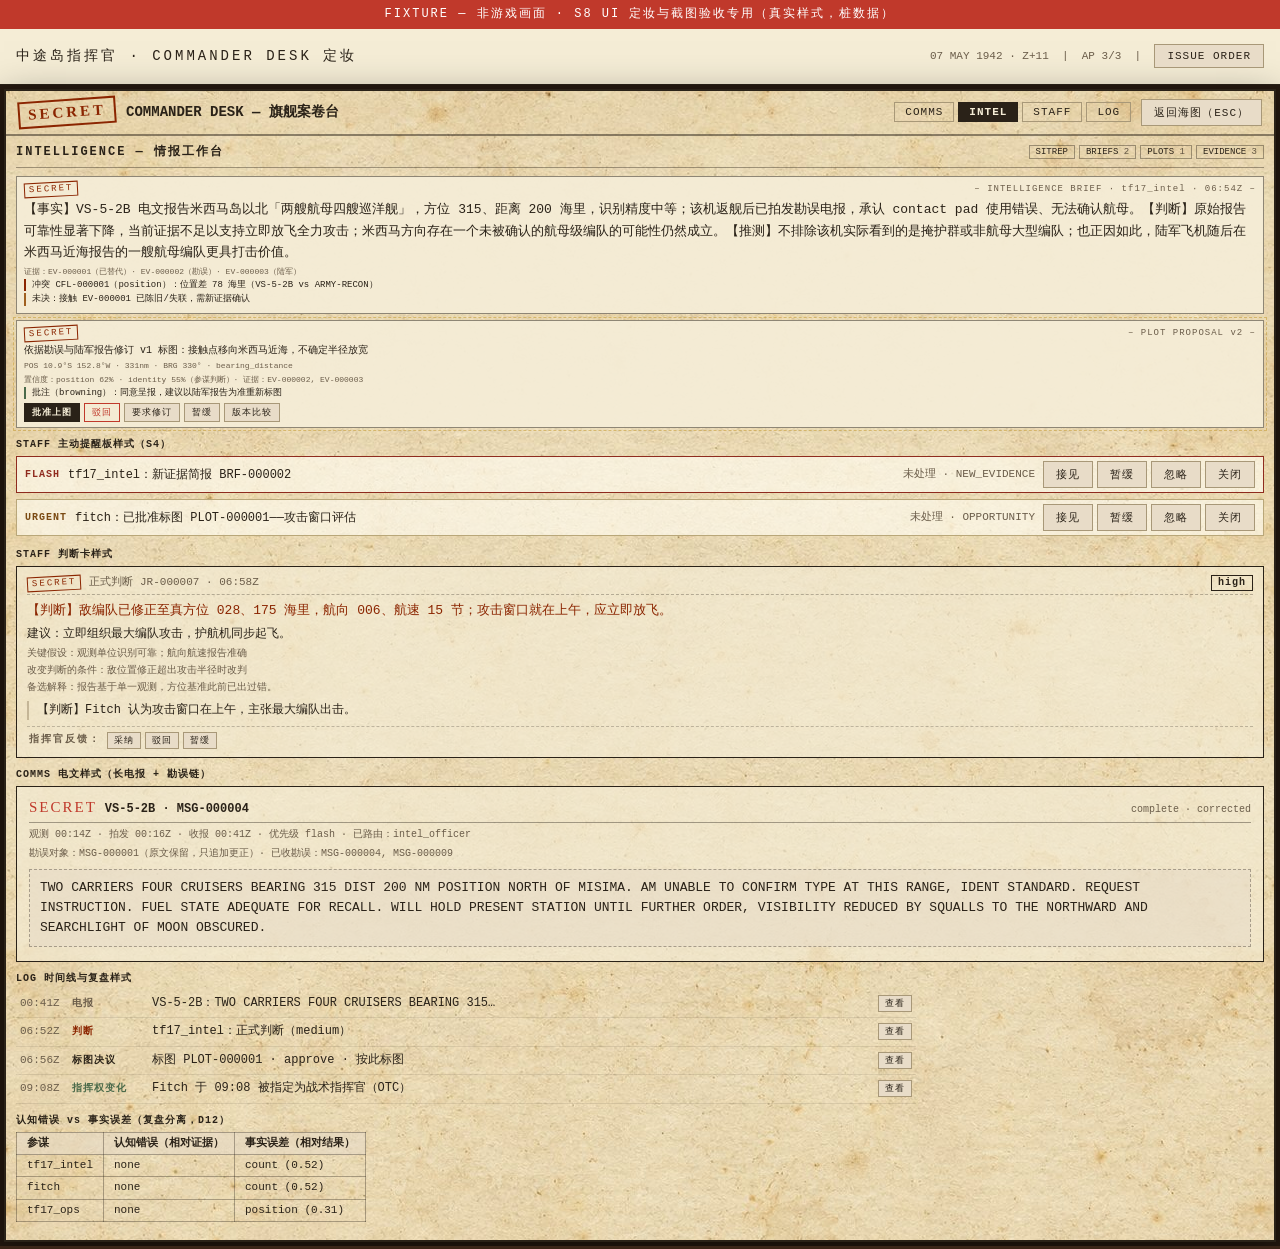
==== commit 2d434212: "feat: S4.0–S4.5 参谋班子与关系系统——珊瑚海运行名册(roster.json 派生自考证文档)+CommanderContactChannel 联络名单+ChainReport 指挥链" ====
--- a/static/dev/desk-fixture.html
+++ b/static/dev/desk-fixture.html
@@ -3,7 +3,7 @@
 <head>
   <meta charset="utf-8">
   <title>COMMANDER DESK FIXTURE — 非游戏画面</title>
-  <link rel="stylesheet" href="/static/css/style.css?v=1780998028">
+  <link rel="stylesheet" href="/static/css/style.css?v=1780998030">
   <style>
     body { overflow: auto; height: auto; }
     .fixture-banner {
@@ -79,7 +79,30 @@
           </footer>
         </article>
 
-        <!-- STAFF · 正式判断卡（置信度/备选解释/反馈/转述） -->
+        <!-- STAFF · 主动提醒板（S4.3：固定动作 接见/暂缓/忽略/关闭） -->
+        <p class="intel-kw">STAFF 主动提醒板样式（S4）</p>
+        <div class="staff-notices">
+          <div class="staff-notice staff-notice-flash">
+            <span class="staff-notice-pri">FLASH</span>
+            <span class="staff-notice-topic">tf17_intel：新证据简报 BRF-000002</span>
+            <span class="staff-notice-state">未处理 · NEW_EVIDENCE</span>
+            <span class="staff-notice-actions">
+              <button class="btn">接见</button><button class="btn">暂缓</button>
+              <button class="btn">忽略</button><button class="btn">关闭</button>
+            </span>
+          </div>
+          <div class="staff-notice staff-notice-urgent">
+            <span class="staff-notice-pri">URGENT</span>
+            <span class="staff-notice-topic">fitch：已批准标图 PLOT-000001——攻击窗口评估</span>
+            <span class="staff-notice-state">未处理 · OPPORTUNITY</span>
+            <span class="staff-notice-actions">
+              <button class="btn">接见</button><button class="btn">暂缓</button>
+              <button class="btn">忽略</button><button class="btn">关闭</button>
+            </span>
+          </div>
+        </div>
+
+        <!-- STAFF · 正式判断卡（置信度/备选解释/反馈；转述已按 AS.1/R3 移除） -->
         <p class="intel-kw">STAFF 判断卡样式</p>
         <article class="staff-judgment-card">
           <header class="staff-judgment-head">
@@ -96,8 +119,6 @@
           <div class="staff-judgment-actions">
             <span class="staff-kw">指挥官反馈：</span>
             <button class="btn">采纳</button><button class="btn">驳回</button><button class="btn">暂缓</button>
-            <span class="staff-kw">转述给：</span>
-            <button class="btn">TF17 情报参谋</button>
           </div>
         </article>
 
--- a/static/css/style.css
+++ b/static/css/style.css
@@ -1207,3 +1207,17 @@
 }
 
 
+
+/* ── S4.3 主动提醒板（staffDesk）── */
+.staff-notices { display: flex; flex-direction: column; gap: 6px; margin-bottom: 12px; }
+.staff-notice { display: flex; align-items: center; gap: 8px; flex-wrap: wrap;
+  border: 1px solid var(--color-line, #b9a779); background: rgba(255, 252, 240, 0.65);
+  padding: 4px 8px; font-size: 12px; }
+.staff-notice-pri { font-weight: bold; letter-spacing: 1px; font-size: 10px;
+  color: var(--color-ink-fade, #6b5d3f); }
+.staff-notice-flash { border-color: #8f2b1e; }
+.staff-notice-flash .staff-notice-pri { color: #8f2b1e; }
+.staff-notice-urgent .staff-notice-pri { color: #7a4a12; }
+.staff-notice-topic { flex: 1; min-width: 120px; }
+.staff-notice-state { font-size: 11px; color: var(--color-ink-fade, #6b5d3f); }
+.staff-notice-actions { display: flex; gap: 4px; }
